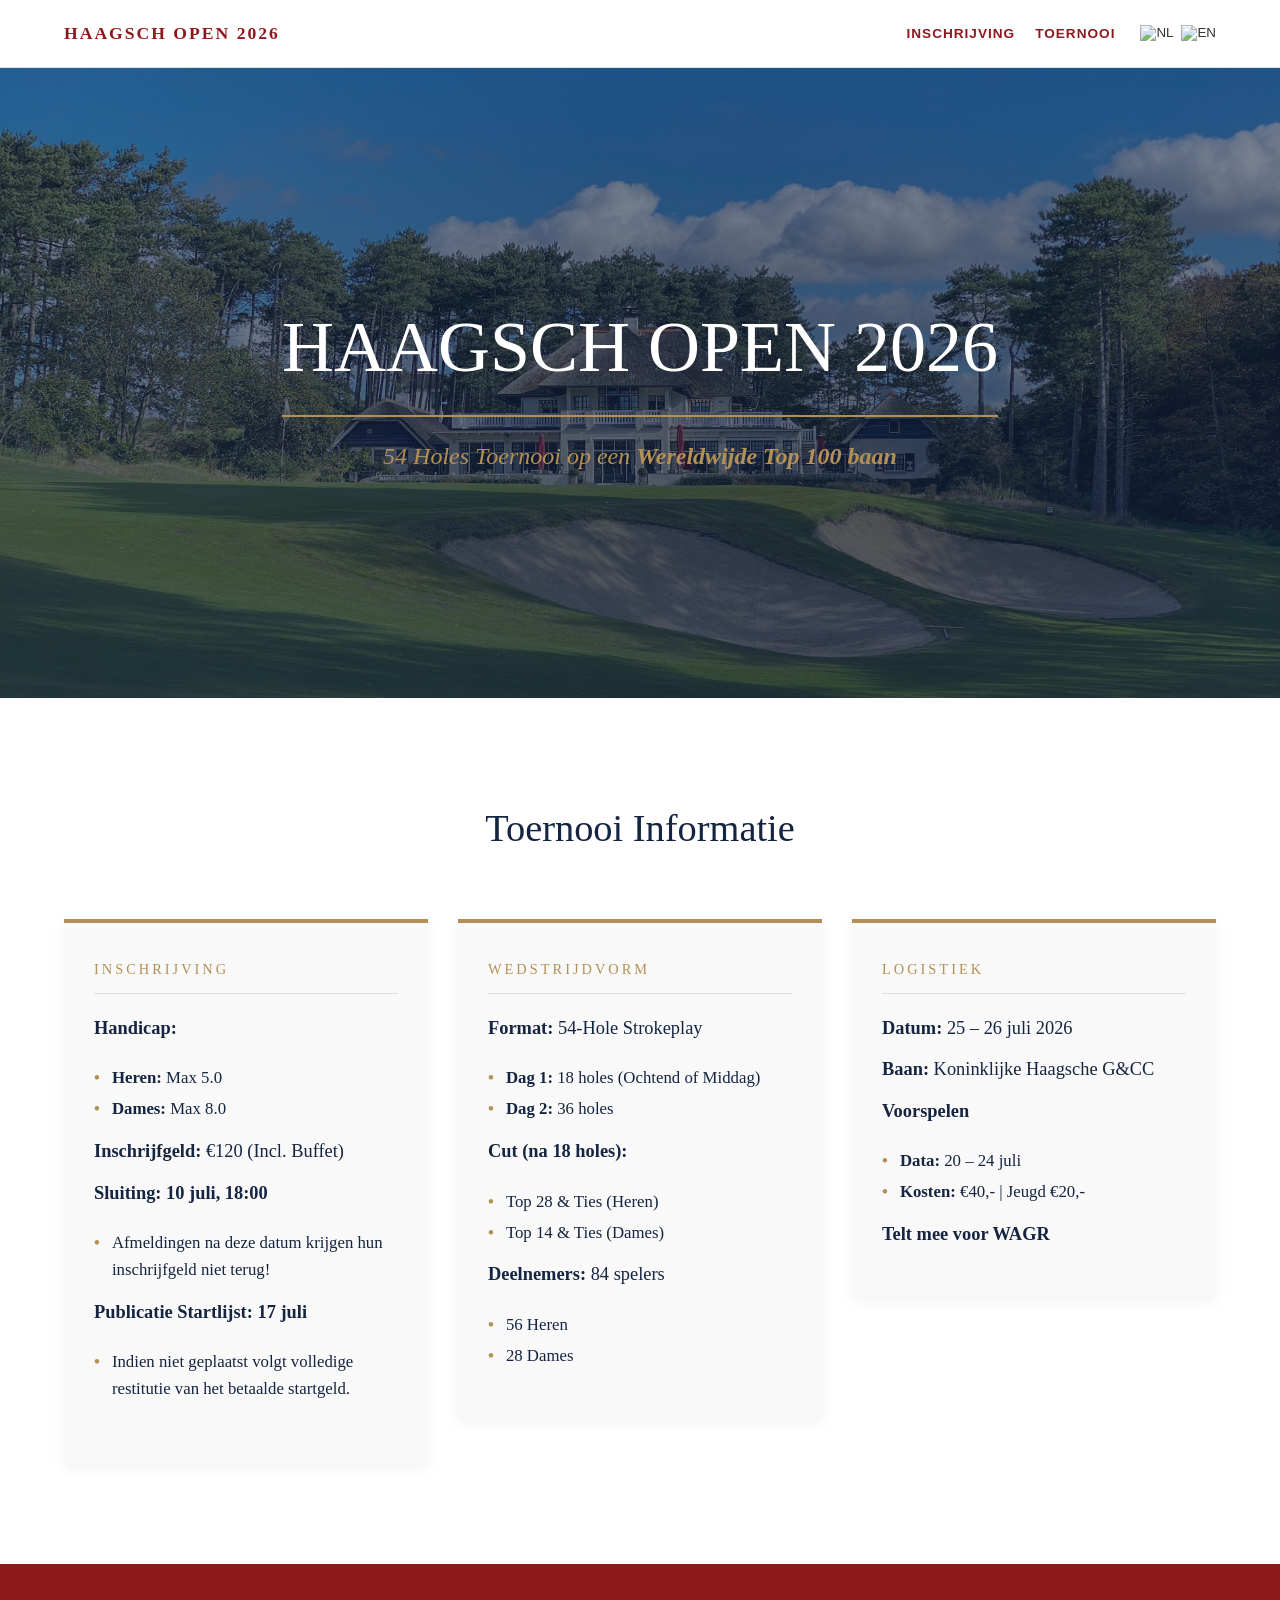
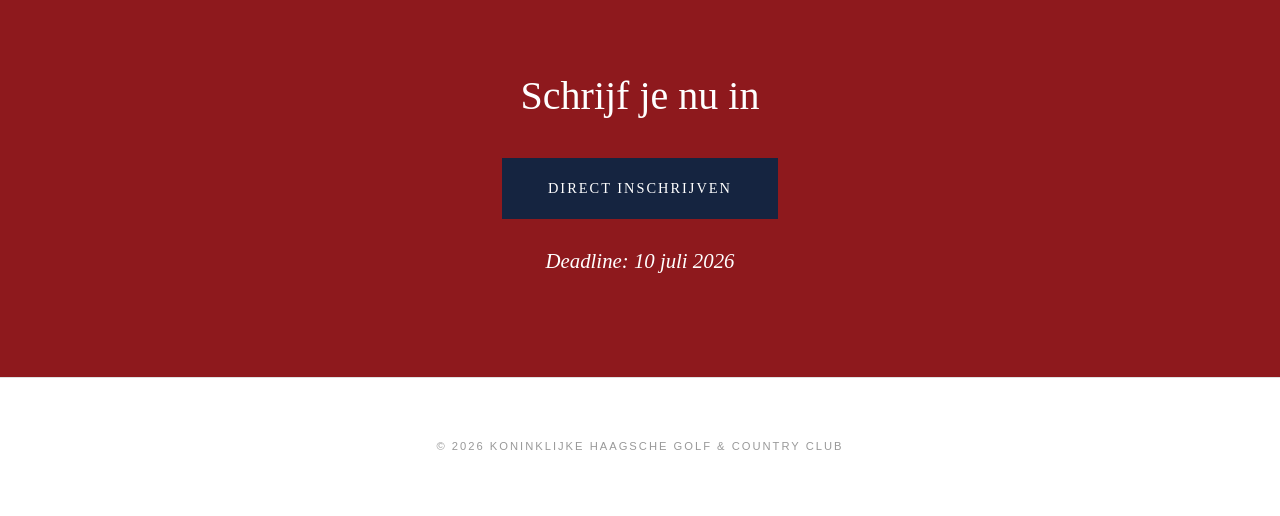
==== index.html @ 899197dd "Adding refund info" ====
<!DOCTYPE html>
<html lang="nl">

<head>
    <meta charset="UTF-8">
    <meta name="viewport" content="width=device-width, initial-scale=1.0">
    <title>Haagsch Open 2026 | KHG&CC</title>
    <link rel="stylesheet" href="assets/css/styles.css">
    <script src="assets/js/script.js" defer></script>
</head>

<body>

    <nav>
        <div class="logo">Haagsch Open 2026</div>
        <div class="nav-controls">
            <ul class="nav-links">
                <li>
                    <a href="#signup" class="lang-nl">Inschrijving</a>
                    <a href="#signup" class="lang-en hidden">Registration</a>
                </li>
                <li>
                    <a href="#details" class="lang-nl">Toernooi</a>
                    <a href="#details" class="lang-en hidden">Details</a>
                </li>
            </ul>
            <div class="flags">
                <button onclick="setLanguage('nl')" class="flag-btn">
                    <img src="https://flagcdn.com/nl.svg" width="24" alt="NL">
                </button>
                <button onclick="setLanguage('en')" class="flag-btn">
                    <img src="https://flagcdn.com/gb.svg" width="24" alt="EN">
                </button>
            </div>
        </div>
    </nav>

    <header class="hero">
        <div class="hero-content">
            <h1>HAAGSCH OPEN 2026</h1>
            <p class="lang-nl">54 Holes Toernooi op een <strong><em>Wereldwijde Top 100 baan</em></strong></p>
            <p class="lang-en hidden">54 Hole Tournament on a <strong><em>Global Top 100 course</em></strong></p>
        </div>
    </header>

    <main class="section" id="details">
        <div class="details-header">
            <h2 class="section-title lang-nl">Toernooi Informatie</h2>
            <h2 class="section-title lang-en hidden">Tournament Information</h2>
        </div>

        <div class="grid">

            <div class="detail-card">
                <h3 class="lang-nl">Inschrijving</h3>
                <h3 class="lang-en hidden">Entry Requirements</h3>
                <p><strong>Handicap:</strong></p>
                <ul class="info-list">
                    <li class="lang-nl"><strong>Heren:</strong>&nbsp;Max 5.0</li>
                    <li class="lang-nl"><strong>Dames: </strong>&nbsp;Max 8.0</li>
                    <li class="lang-en hidden"><strong>Men</strong>&nbsp;Max 5.0</li>
                    <li class="lang-en hidden"><strong>Ladies:</strong>&nbsp;Max 8.0</li>
                </ul>
                <p class="lang-nl"><strong>Inschrijfgeld:</strong> €120 (Incl. Buffet)</p>
                <p class="lang-en hidden"><strong>Entry Fee:</strong> €120 (Incl. Buffet)</p>
                <p class="red-highlight">
                    <span class="lang-nl"><strong>Sluiting:</strong> 10 juli, 18:00</span>
                    <span class="lang-en hidden"><strong>Deadline:</strong> July 10, 18:00</span>
                    <span class="lang-en hidden"><strong>Deadline:</strong> July 10, 18:00</span>


                </p>
                <ul class="info-list">
                    <li class="lang-nl">Afmeldingen na deze datum krijgen hun inschrijfgeld niet terug!
                    </li>
                    <li class="lang-en hidden">Withdrawals after this date will not receive a refund of their entry
                        fees.
                    </li>

                </ul>
                <p class="red-highlight">
                    <span class="lang-nl"><strong>Publicatie Startlijst:</strong> 17 juli</span>
                    <span class="lang-en hidden"><strong>Publication Teetimes:</strong> July 17</span>
                <ul class="info-list">
                    <li class="lang-nl">Indien niet geplaatst volgt volledige restitutie van het betaalde
                        startgeld.
                    </li>
                    <li class="lang-en hidden"></li>
                </ul>
                </p>
            </div>

            <div class="detail-card">
                <h3 class="lang-nl">Wedstrijdvorm</h3>
                <h3 class="lang-en hidden">Championship Format</h3>

                <p><strong>Format:</strong> 54-Hole Strokeplay</p>
                <ul class="info-list">
                    <li class="lang-nl"><strong>Dag 1:</strong>&nbsp;18 holes (Ochtend of Middag)</li>
                    <li class="lang-en hidden"><strong>Day 1:</strong> 18 holes (Morning or Afternoon)</li>
                    <li class="lang-nl"><strong>Dag 2:</strong>&nbsp;36 holes</li>
                    <li class="lang-en hidden"><strong>Day 2:</strong> 36 holes</li>
                </ul>

                <p><strong>Cut (na 18 holes):</strong></p>
                <ul class="info-list">
                    <li class="lang-nl">Top 28 & Ties (Heren)</li>
                    <li class="lang-en hidden">Top 28 & Ties (Men)</li>
                    <li class="lang-nl">Top 14 & Ties (Dames)</li>
                    <li class="lang-en hidden">Top 14 & Ties (Ladies)</li>
                </ul>

                <p class="field-info lang-nl">
                    <strong>Deelnemers:</strong>
                    84 spelers
                </p>
                <p class="field-info lang-en hidden">
                    <strong>Field:</strong>
                    84 players
                </p>
                <ul class="info-list">
                    <li class="lang-nl">56 Heren</li>
                    <li class="lang-nl">28 Dames</li>
                    <li class="lang-en hidden">56 Men</li>
                    <li class="lang-en hidden">28 Ladies</li>
                </ul>
            </div>

            <div class="detail-card">
                <h3 class="lang-nl">Logistiek</h3>
                <h3 class="lang-en hidden">Logistics</h3>
                <p class="lang-nl"><strong>Datum: </strong> 25 – 26 juli 2026</p>
                <p class="lang-en hidden"><strong>Date: </strong>Julys 25 – 26 2026</p>

                <p class="lang-nl"><strong>Baan:</strong> Koninklijke Haagsche G&CC</p>
                <p class="lang-en hidden"><strong>Course:</strong> Koninklijke Haagsche G&CC</p>
                <p class="lang-nl"><strong>Voorspelen</strong></p>
                <p class="lang-en hidden"><strong>Practice Round</strong></p>
                <ul class="info-list">
                    <li class="lang-nl"><strong>Data: </strong>&nbsp;20&nbsp;–&nbsp;24&nbsp;juli</li>
                    <li class="lang-en hidden"><strong>Dates: </strong>&nbsp;July&nbsp;20&nbsp;–&nbsp;24&nbsp;</li>
                    <li class="lang-nl"><strong>Kosten: </strong>&nbsp;€40,- | Jeugd €20,-</li>
                    <li class="lang-en hidden"><strong>Fee: </strong>&nbsp;€40,- | Juniors €20,-</li>
                </ul>
                <p class="lang-nl"><strong>Telt mee voor WAGR</strong></p>
                <p class="lang-en hidden"><strong>WAGR Counting Event</strong> </p>


            </div>


        </div>
    </main>

    <section class="signup-section" id="signup">
        <h2 class="lang-nl">Schrijf je nu in</h2>
        <h2 class="lang-en hidden">Register Now</h2>

        <a href="https://khgcc.nl/activities/index.php/categories/5#" class="btn btn-primary">
            <span class="lang-nl">Direct Inschrijven</span>
            <span class="lang-en hidden">Register Today</span>
        </a>

        <p class="deadline-text lang-nl">Deadline: 10 juli 2026</p>
        <p class="deadline-text lang-en hidden">Deadline: July 10, 2026</p>
    </section>

    <footer>
        <p>&copy; 2026 Koninklijke Haagsche Golf & Country Club</p>
    </footer>

</body>

</html>
---- assets/css/styles.css ----
/* HAAGSCH OPEN 2026 - Premium Stylesheet 
   Design: Heritage, Prestige & High-Readability
*/

:root {
    --kh-navy: #152440;
    /* Deep Royal Navy */
    --kh-red: #8e191d;
    /* Haagsche Rood */
    --kh-gold: #b39156;
    /* Heritage Gold */
    --kh-cream: #fdfcf8;
    /* Paper-like off-white */
    --kh-white: #ffffff;
    --kh-bg-soft: #f9f9f9;
    /* Subtle card background */
    --kh-text: #2d2d2d;
    --kh-border: #e0e0e0;
}

/* --- 1. Base Reset & Smoothness --- */
* {
    margin: 0;
    padding: 0;
    box-sizing: border-box;
}

html {
    scroll-behavior: smooth;
}

body {
    font-family: "Helvetica Neue", Helvetica, Arial, sans-serif;
    background-color: var(--kh-white);
    color: var(--kh-text);
    line-height: 1.6;
    -webkit-font-smoothing: antialiased;
}

/* --- 2. Typography --- */
h1 {
    font-family: "Georgia", serif;
    font-weight: 400;
    color: var(--kh-white);
}

h2,
h3 {
    font-family: "Georgia", serif;
    font-weight: 400;
    color: var(--kh-navy);
}

/* --- 3. Navigation --- */
nav {
    background-color: var(--kh-white);
    padding: 1.2rem 5%;
    display: flex;
    justify-content: space-between;
    align-items: center;
    border-bottom: 1px solid var(--kh-border);
    position: sticky;
    top: 0;
    z-index: 1000;
}

.logo {
    font-family: "Georgia", serif;
    font-size: 1.1rem;
    color: var(--kh-red);
    text-transform: uppercase;
    letter-spacing: 2px;
    font-weight: bold;
}

.nav-controls {
    display: flex;
    align-items: center;
}

.nav-links {
    display: flex;
    list-style: none;
    margin-right: 25px;
}

.nav-links li {
    margin-left: 20px;
}

.nav-links a {
    text-decoration: none;
    color: var(--kh-red);
    font-size: 0.85rem;
    font-weight: bold;
    text-transform: uppercase;
    letter-spacing: 1px;
}

.flags {
    display: flex;
    gap: 8px;
}

.flag-btn {
    background: none;
    border: none;
    cursor: pointer;
    opacity: 0.8;
    transition: 0.3s;
}

.flag-btn:hover {
    opacity: 1;
    transform: scale(1.1);
}

/* --- 4. Hero Section --- */
.hero {
    height: 70vh;
    min-height: 500px;
    background: linear-gradient(rgba(21, 36, 64, 0.55), rgba(21, 36, 64, 0.75)),
        url('../images/haagsche_clubhuis_hero_banner.jpg');
    background-size: cover;
    background-position: center;
    display: flex;
    justify-content: center;
    align-items: center;
    text-align: center;
    padding: 0 5%;
}

.hero h1 {
    font-size: 4.5rem;
    text-transform: uppercase;
    border-bottom: 2px solid var(--kh-gold);
    padding-bottom: 10px;
    margin-bottom: 20px;
}

.hero p {
    font-family: "Georgia", serif;
    font-style: italic;
    font-size: 1.5rem;
    color: var(--kh-gold);
}

/* --- 5. Content Layout & Grid --- */
.section {
    padding: 100px 5%;
    max-width: 1400px;
    margin: 0 auto;
}

.section-title {
    text-align: center;
    margin-bottom: 60px;
    font-size: 2.4rem;
}

.grid {
    display: grid;
    grid-template-columns: repeat(3, 1fr);
    /* Standaard 3 kolommen op desktop */
    gap: 30px;
    align-items: start;
    /* Keeps cards from stretching vertically unevenly */
}

/* --- 6. The "Premium" Detail Cards --- */
.detail-card {
    background-color: var(--kh-bg-soft);
    padding: 35px 30px;
    border-top: 4px solid var(--kh-gold);
    /* Prestige anker */
    box-shadow: 0 4px 15px rgba(0, 0, 0, 0.05);
    display: flex;
    flex-direction: column;
    transition: transform 0.3s ease;
    overflow-wrap: break-word;
    word-wrap: break-word;
    word-break: break-word;

    /* Ensures the card respects the grid boundaries */
    inline-size: 100%;
    min-width: 0;
}

.detail-card:hover {
    transform: translateY(-5px);
}

.detail-card h3 {
    font-size: 0.9rem;
    text-transform: uppercase;
    letter-spacing: 3px;
    /* Luxe uitstraling */
    color: var(--kh-gold);
    margin-bottom: 20px;
    border-bottom: 1px solid var(--kh-border);
    padding-bottom: 12px;
}

.detail-card li {
    white-space: normal;
    /* Prevents text from staying on one line */
    overflow-wrap: break-word;
}

.detail-card p {
    font-family: "Georgia", serif;
    font-size: 1.15rem;
    color: var(--kh-navy);
    margin-bottom: 12px;
    white-space: normal;
    /* Prevents text from staying on one line */
    overflow-wrap: break-word;
}

/* --- 7. Consistent Lists (Holes, Cut, Field) --- */
.info-list {
    list-style: none;
    margin: 10px 0 10px 0;
}

.info-list li {
    font-family: "Georgia", serif;
    display: flex;
    align-items: flex-start;
    font-size: 1.05rem;
    margin-bottom: 4px;
    color: var(--kh-navy);
}

.info-list li::before {
    content: "•";
    color: var(--kh-gold);
    margin-right: 12px;
    font-weight: bold;
}

/* Deelnemersveld divider binnen de kaart */
.field-container {
    margin-top: auto;
    /* Duwt de deelnemers info naar de onderkant van de kaart */
    padding-top: 20px;
    border-top: 1px solid var(--kh-border);
}

.field-label {
    font-size: 0.8rem !important;
    text-transform: uppercase;
    letter-spacing: 1px;
    color: var(--kh-gold);
    font-weight: bold;
    margin-bottom: 5px !important;
}

/* --- 8. Signup Section --- */
.signup-section {
    background-color: var(--kh-red);
    color: var(--kh-white);
    text-align: center;
    padding: 100px 5%;
}

.signup-section h2 {
    color: var(--kh-white);
    font-size: 2.5rem;
    margin-bottom: 30px;
}

.btn-primary {
    display: inline-block;
    padding: 18px 45px;
    background-color: var(--kh-navy);
    color: var(--kh-white);
    text-decoration: none;
    font-family: "Georgia", serif;
    text-transform: uppercase;
    letter-spacing: 2px;
    font-size: 0.9rem;
    transition: 0.3s;
    border: 1px solid transparent;
}

.btn-primary:hover {
    background-color: var(--kh-gold);
    color: var(--kh-navy);
}

.deadline-text {
    margin-top: 25px;
    font-family: "Georgia", serif;
    font-style: italic;
    font-size: 1.3rem;
}

.red-highlight {
    color: var(--kh-red);
    font-weight: bold;
}

/* --- 9. Footer --- */
footer {
    padding: 60px 5%;
    text-align: center;
    border-top: 1px solid var(--kh-border);
    color: #999;
    font-size: 0.7rem;
    text-transform: uppercase;
    letter-spacing: 2px;
}

/* --- 10. Responsive Magic --- */

/* Tablets & Medium Screens */
@media (max-width: 1024px) {
    .grid {
        grid-template-columns: 1fr 1fr;
    }

    .hero h1 {
        font-size: 3.5rem;
    }
}

/* Mobile Screens */
@media (max-width: 768px) {
    nav {
        flex-direction: column;
        gap: 15px;
        padding: 1rem 5%;
    }

    .nav-links {
        margin-right: 0;
    }

    .nav-links li {
        margin-left: 10px;
        margin-right: 10px;
    }

    .hero {
        height: 55vh;
    }

    .hero h1 {
        font-size: 2.2rem;
    }

    .hero p {
        font-size: 1.1rem;
    }

    .section {
        padding: 50px 5%;
    }

    .grid {
        grid-template-columns: 1fr;
        gap: 25px;
    }

    .section-title {
        font-size: 1.8rem;
        margin-bottom: 30px;
    }

    .detail-card {
        padding: 25px;
    }

    .signup-section {
        padding: 60px 5%;
    }
}

/* Language toggle helper */
.hidden {
    display: none !important;
}
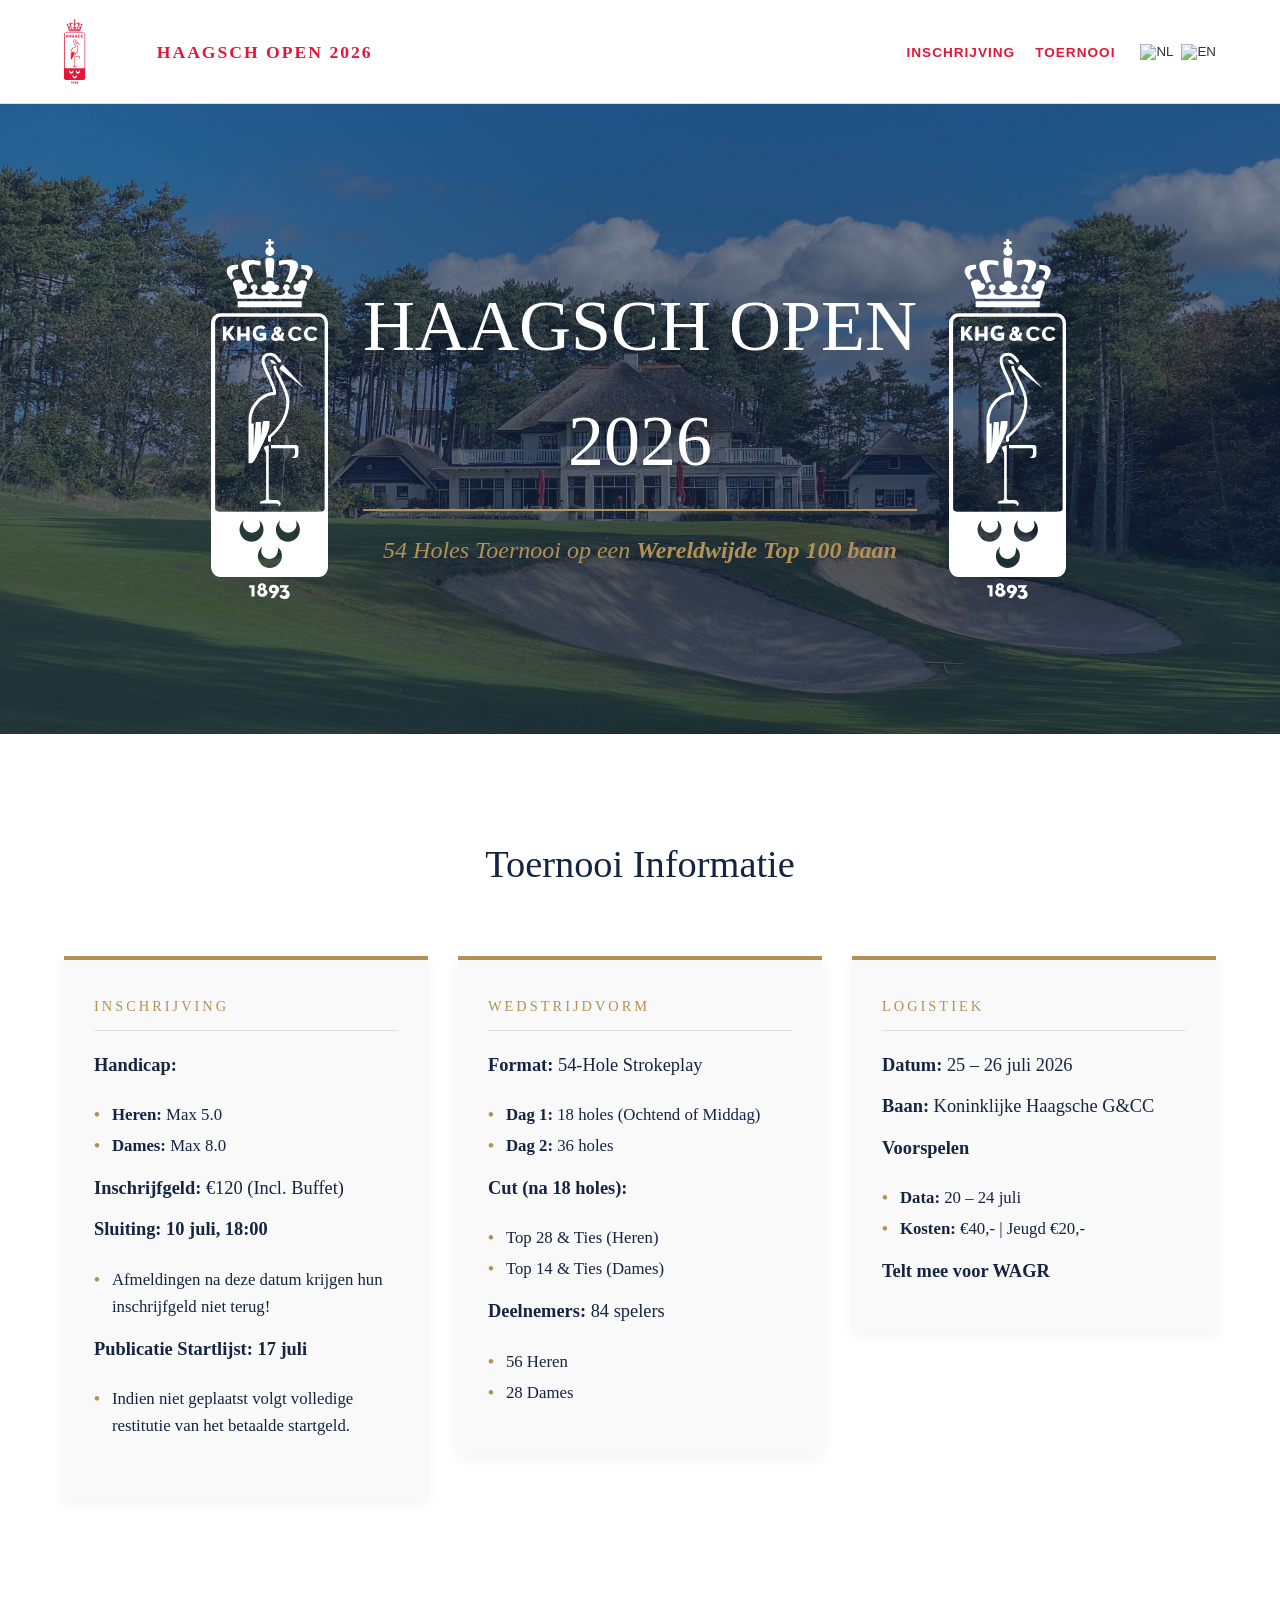
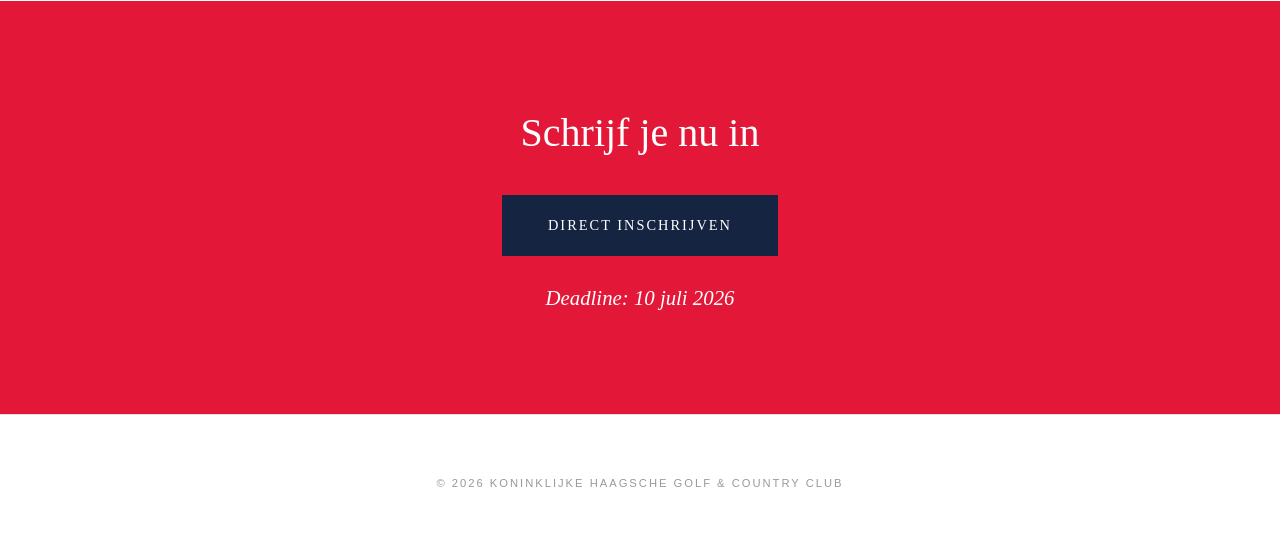
==== commit 29fa2fb7: "Adding more logos and updating to correct shade of red" ====
--- a/index.html
+++ b/index.html
@@ -12,7 +12,10 @@
 <body>
 
     <nav>
-        <div class="logo">Haagsch Open 2026</div>
+        <a href="#" class="logo-link">
+            <img src="assets/images/haagsche_logo.svg" alt="Haagsch Open 2026" class="logo-img">
+            <div class="logo-text">Haagsch Open 2026</div>
+        </a>
         <div class="nav-controls">
             <ul class="nav-links">
                 <li>
@@ -37,9 +40,20 @@
 
     <header class="hero">
         <div class="hero-content">
-            <h1>HAAGSCH OPEN 2026</h1>
-            <p class="lang-nl">54 Holes Toernooi op een <strong><em>Wereldwijde Top 100 baan</em></strong></p>
-            <p class="lang-en hidden">54 Hole Tournament on a <strong><em>Global Top 100 course</em></strong></p>
+            <div class="logo-wrapper">
+                <img src="assets/images/haagsche_logo_white.svg" alt="Haagsch Open 2026">
+            </div>
+
+            <div class="hero-text-container">
+                <h1><span class="no-break">HAAGSCH OPEN</span><br>2026</h1>
+                <p class="lang-nl">54 Holes Toernooi op een <strong><em>Wereldwijde Top 100 baan</em></strong></p>
+                <p class="lang-en hidden">54 Hole Tournament on a <strong><em>Global Top 100 course</em></strong></p>
+            </div>
+
+            <div class="logo-wrapper">
+                <img src="assets/images/haagsche_logo_white.svg" alt="Haagsch Open 2026">
+            </div>
+
         </div>
     </header>
 
--- a/assets/css/styles.css
+++ b/assets/css/styles.css
@@ -5,7 +5,7 @@
 :root {
     --kh-navy: #152440;
     /* Deep Royal Navy */
-    --kh-red: #8e191d;
+    --kh-red: #e31838;
     /* Haagsche Rood */
     --kh-gold: #b39156;
     /* Heritage Gold */
@@ -64,13 +64,67 @@
     z-index: 1000;
 }
 
-.logo {
+.logo-text {
     font-family: "Georgia", serif;
     font-size: 1.1rem;
     color: var(--kh-red);
     text-transform: uppercase;
     letter-spacing: 2px;
     font-weight: bold;
+}
+
+.logo-img {
+    height: 65px;
+    /* Adjust this height to fit your navbar design */
+    width: auto;
+    /* Prevents distortion by keeping the aspect ratio */
+    display: block;
+}
+
+.logo-link {
+    display: flex;
+    align-items: center;
+    text-decoration: none;
+}
+
+.logo-wrapper {
+    flex: 1;
+    /* Forces both sides to be equal width, keeping text perfectly centered */
+    display: flex;
+}
+
+.logo-wrapper img {
+    width: 100%;
+    max-width: 120px;
+    /* Adjust based on your logo design */
+    height: auto;
+}
+
+/* Align the left logo to the left, and right logo to the right */
+.hero-content .logo-wrapper:first-child {
+    justify-content: flex-start;
+}
+
+.hero-content .logo-wrapper:last-child {
+    justify-content: flex-end;
+}
+
+/* Style and center the text content */
+.hero-text-container {
+    flex: 2;
+    /* Gives the text container more breathing room */
+    text-align: center;
+}
+
+.hero-text-container h1 {
+    margin: 0 0 0.5rem 0;
+    font-size: clamp(1.5rem, 4vw, 2.5rem);
+    /* Responsively scales font based on screen size */
+}
+
+.hero-text-container p {
+    margin: 0;
+    font-size: clamp(0.9rem, 2vw, 1.2rem);
 }
 
 .nav-controls {
@@ -95,6 +149,10 @@
     font-weight: bold;
     text-transform: uppercase;
     letter-spacing: 1px;
+}
+
+navbar {
+    min-height: 200px;
 }
 
 .flags {
@@ -118,7 +176,9 @@
 /* --- 4. Hero Section --- */
 .hero {
     height: 70vh;
+    width: 100%;
     min-height: 500px;
+    box-sizing: border-box;
     background: linear-gradient(rgba(21, 36, 64, 0.55), rgba(21, 36, 64, 0.75)),
         url('../images/haagsche_clubhuis_hero_banner.jpg');
     background-size: cover;
@@ -127,7 +187,21 @@
     justify-content: center;
     align-items: center;
     text-align: center;
-    padding: 0 5%;
+    padding: 2rem 1rem;
+}
+
+.hero-content {
+    display: flex;
+    flex-direction: row;
+    /* Perfect horizontal axis alignment */
+    align-items: center;
+    /* Pushes logos to the edges, text to center */
+    justify-content: space-between;
+    /* Lock elements seamlessly next to each other */
+    max-width: 1200px;
+    /* Caps the stretch on massive displays */
+    margin: 0 auto;
+    gap: 2rem;
 }
 
 .hero h1 {
@@ -144,6 +218,8 @@
     font-size: 1.5rem;
     color: var(--kh-gold);
 }
+
+
 
 /* --- 5. Content Layout & Grid --- */
 .section {
@@ -375,9 +451,26 @@
     .signup-section {
         padding: 60px 5%;
     }
-}
+
+    .hero-content {
+        flex-direction: column;
+        /* Stacks them vertically on smaller screens */
+        gap: 1.5rem;
+    }
+
+    .hero-content .logo-wrapper:first-child,
+    .hero-content .logo-wrapper:last-child {
+        justify-content: center;
+        /* Centers logos when stacked */
+    }
+}
+
 
 /* Language toggle helper */
 .hidden {
     display: none !important;
+}
+
+.no-break {
+    white-space: nowrap;
 }
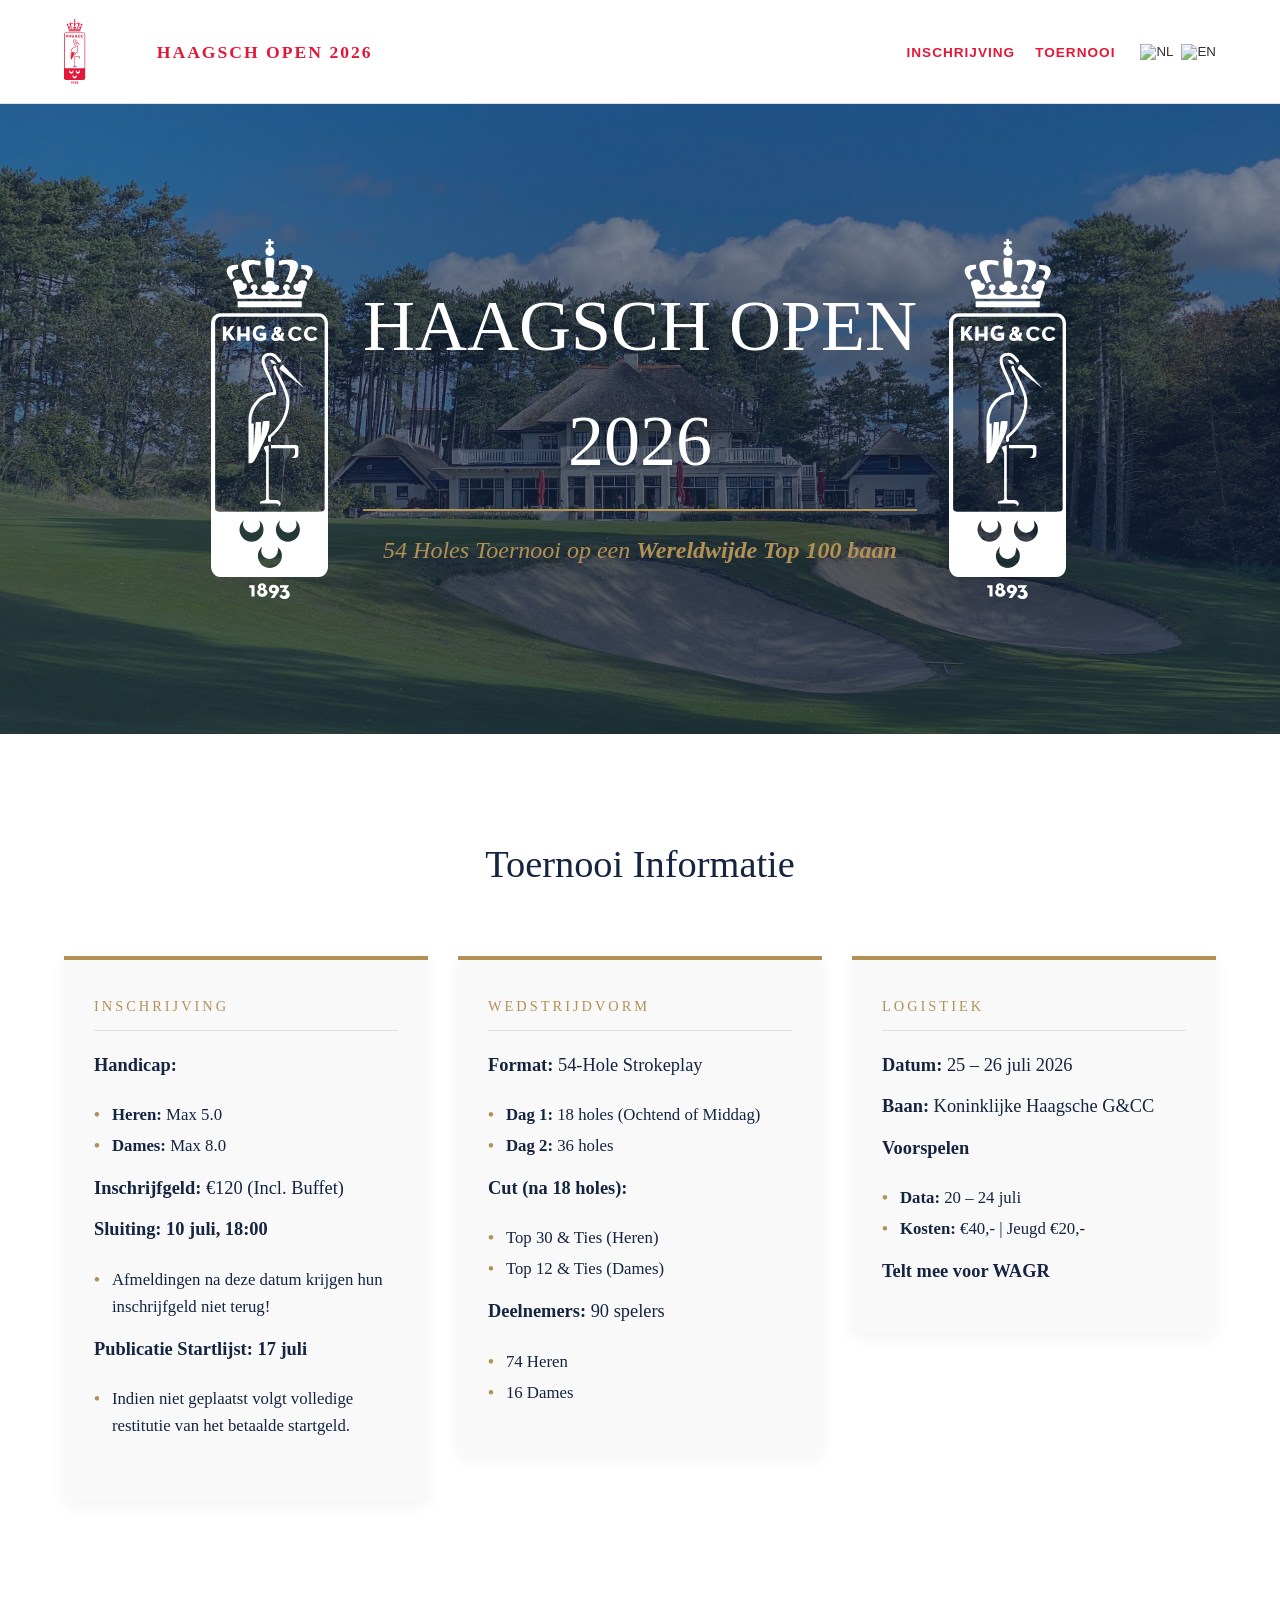
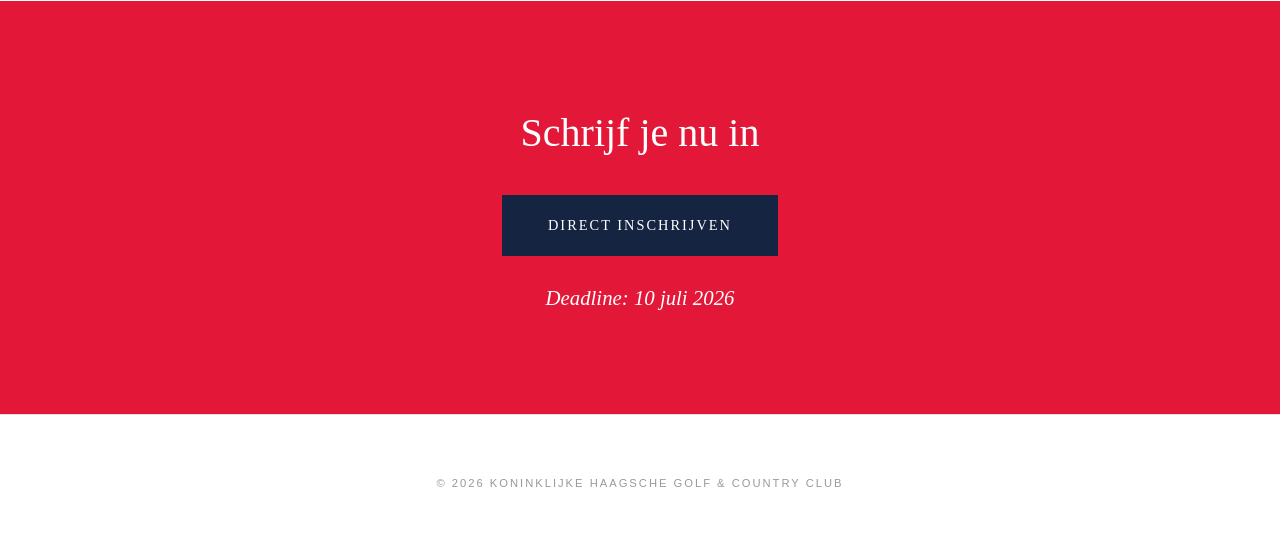
==== commit 4ab9da52: "Update numbers for accuracy" ====
--- a/index.html
+++ b/index.html
@@ -80,7 +80,6 @@
                 <p class="red-highlight">
                     <span class="lang-nl"><strong>Sluiting:</strong> 10 juli, 18:00</span>
                     <span class="lang-en hidden"><strong>Deadline:</strong> July 10, 18:00</span>
-                    <span class="lang-en hidden"><strong>Deadline:</strong> July 10, 18:00</span>
 
 
                 </p>
@@ -118,25 +117,25 @@
 
                 <p><strong>Cut (na 18 holes):</strong></p>
                 <ul class="info-list">
-                    <li class="lang-nl">Top 28 & Ties (Heren)</li>
+                    <li class="lang-nl">Top 30 & Ties (Heren)</li>
                     <li class="lang-en hidden">Top 28 & Ties (Men)</li>
-                    <li class="lang-nl">Top 14 & Ties (Dames)</li>
+                    <li class="lang-nl">Top 12 & Ties (Dames)</li>
                     <li class="lang-en hidden">Top 14 & Ties (Ladies)</li>
                 </ul>
 
                 <p class="field-info lang-nl">
                     <strong>Deelnemers:</strong>
-                    84 spelers
+                    90 spelers
                 </p>
                 <p class="field-info lang-en hidden">
                     <strong>Field:</strong>
-                    84 players
+                    90 players
                 </p>
                 <ul class="info-list">
-                    <li class="lang-nl">56 Heren</li>
-                    <li class="lang-nl">28 Dames</li>
-                    <li class="lang-en hidden">56 Men</li>
-                    <li class="lang-en hidden">28 Ladies</li>
+                    <li class="lang-nl">74 Heren</li>
+                    <li class="lang-nl">16 Dames</li>
+                    <li class="lang-en hidden">74 Men</li>
+                    <li class="lang-en hidden">16 Ladies</li>
                 </ul>
             </div>
 
--- a/assets/css/styles.css
+++ b/assets/css/styles.css
@@ -452,17 +452,6 @@
         padding: 60px 5%;
     }
 
-    .hero-content {
-        flex-direction: column;
-        /* Stacks them vertically on smaller screens */
-        gap: 1.5rem;
-    }
-
-    .hero-content .logo-wrapper:first-child,
-    .hero-content .logo-wrapper:last-child {
-        justify-content: center;
-        /* Centers logos when stacked */
-    }
 }
 
 
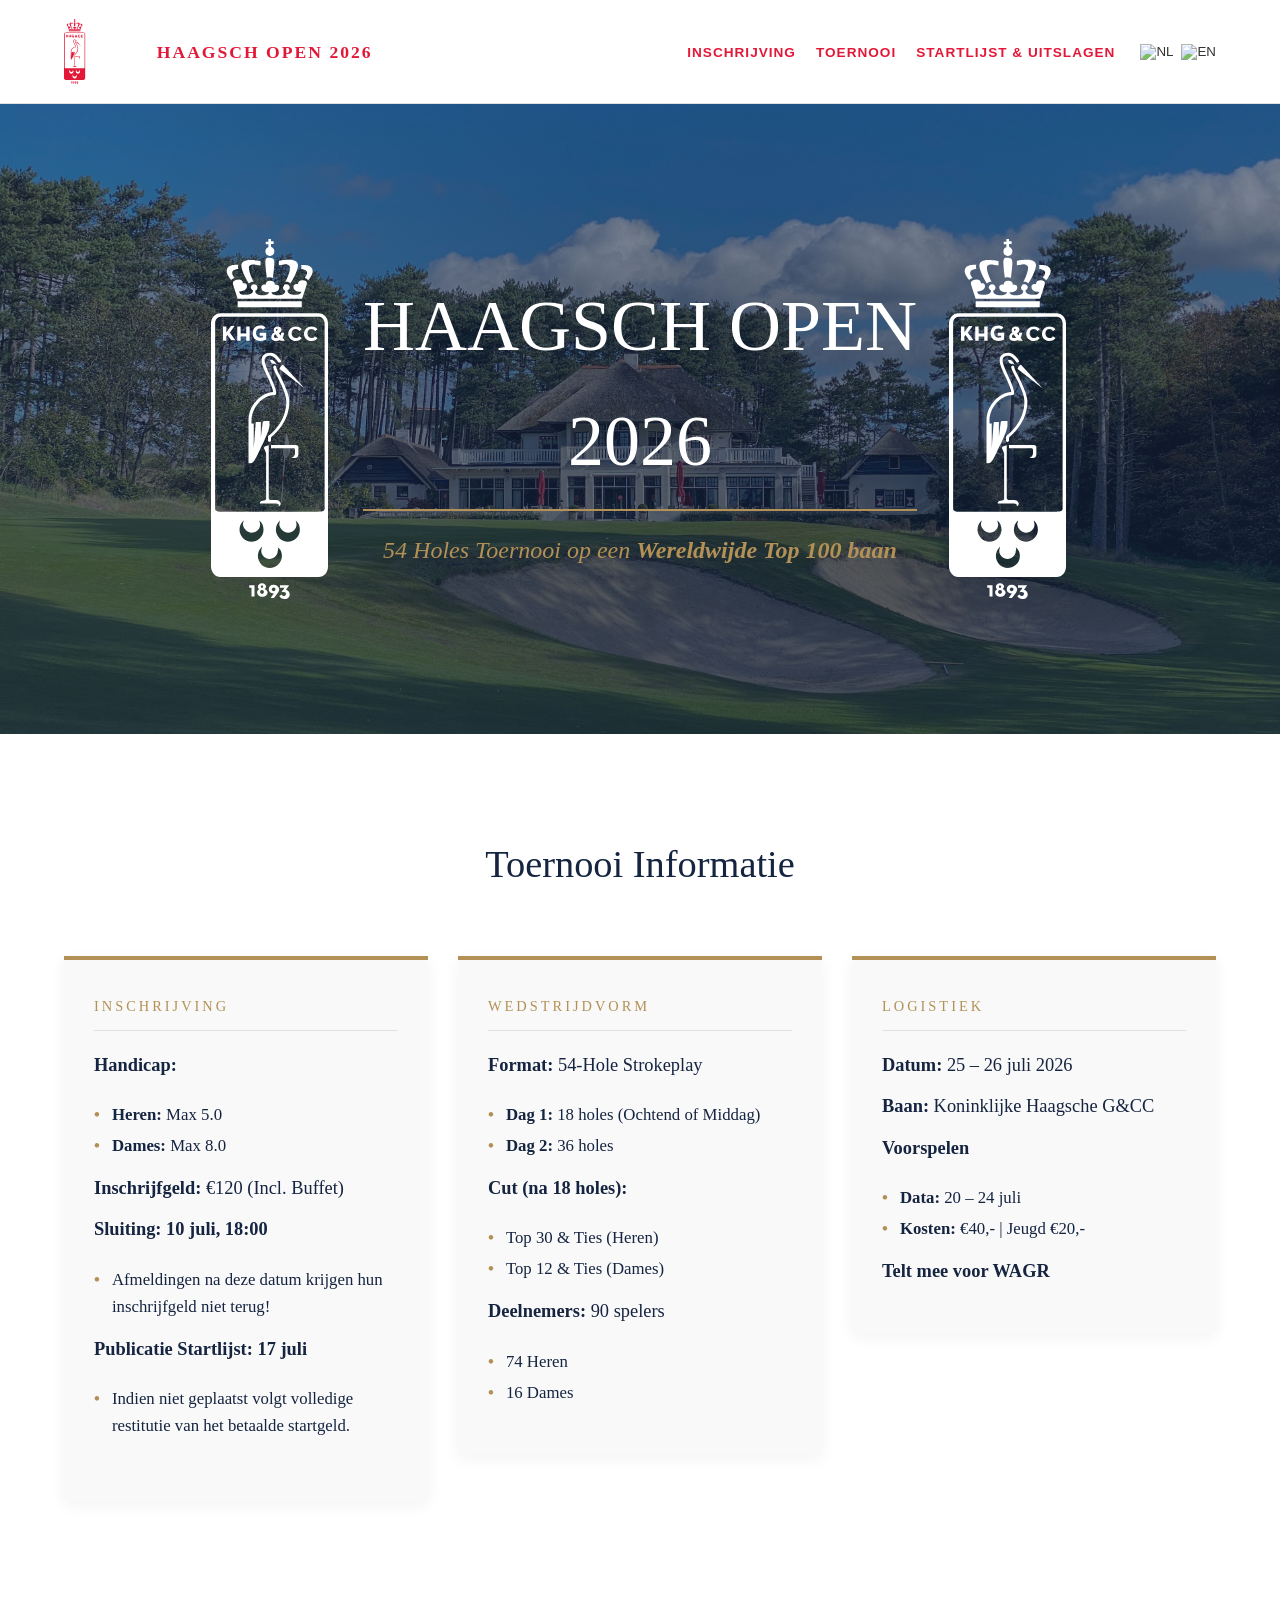
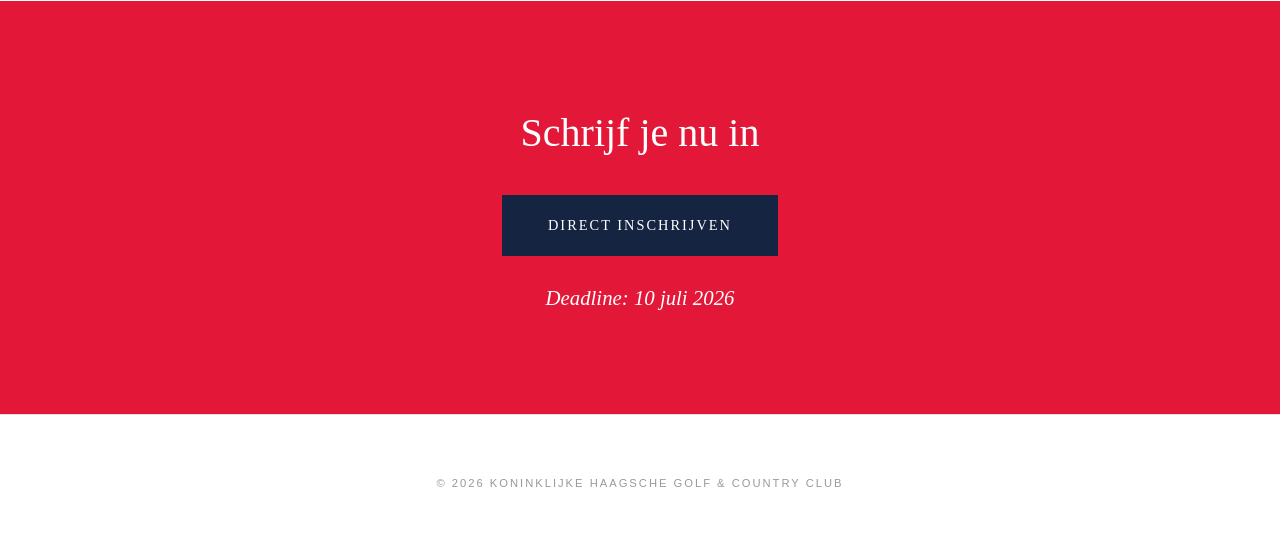
==== commit 569d7d28: "Adding results and tee times" ====
--- a/index.html
+++ b/index.html
@@ -25,6 +25,10 @@
                 <li>
                     <a href="#details" class="lang-nl">Toernooi</a>
                     <a href="#details" class="lang-en hidden">Details</a>
+                </li>
+                <li>
+                    <a href="tee_times_results.html" class="lang-nl">Startlijst &amp; Uitslagen</a>
+                    <a href="tee_times_results.html" class="lang-en hidden">Teetimes &amp; Results</a>
                 </li>
             </ul>
             <div class="flags">
@@ -120,7 +124,7 @@
                     <li class="lang-nl">Top 30 & Ties (Heren)</li>
                     <li class="lang-en hidden">Top 28 & Ties (Men)</li>
                     <li class="lang-nl">Top 12 & Ties (Dames)</li>
-                    <li class="lang-en hidden">Top 14 & Ties (Ladies)</li>
+                    <li class="lang-en hidden">Top 12 & Ties (Ladies)</li>
                 </ul>
 
                 <p class="field-info lang-nl">
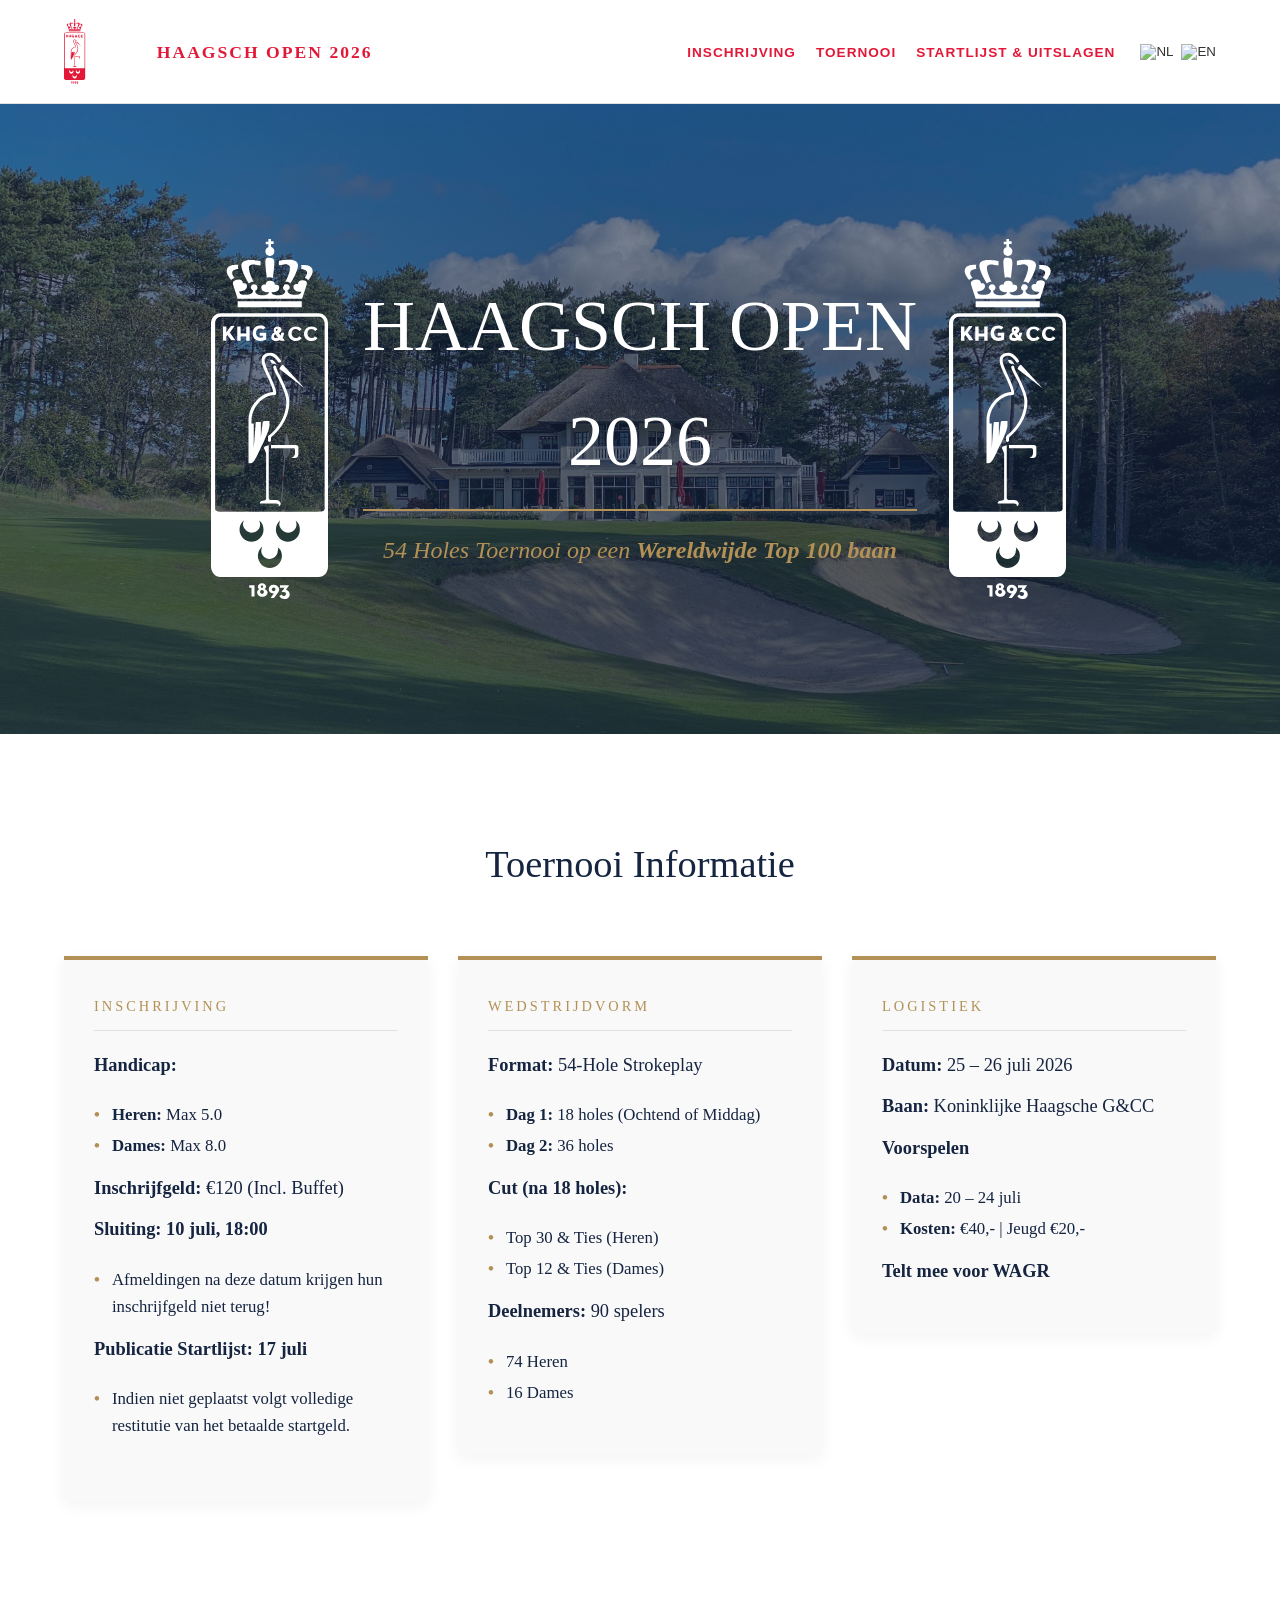
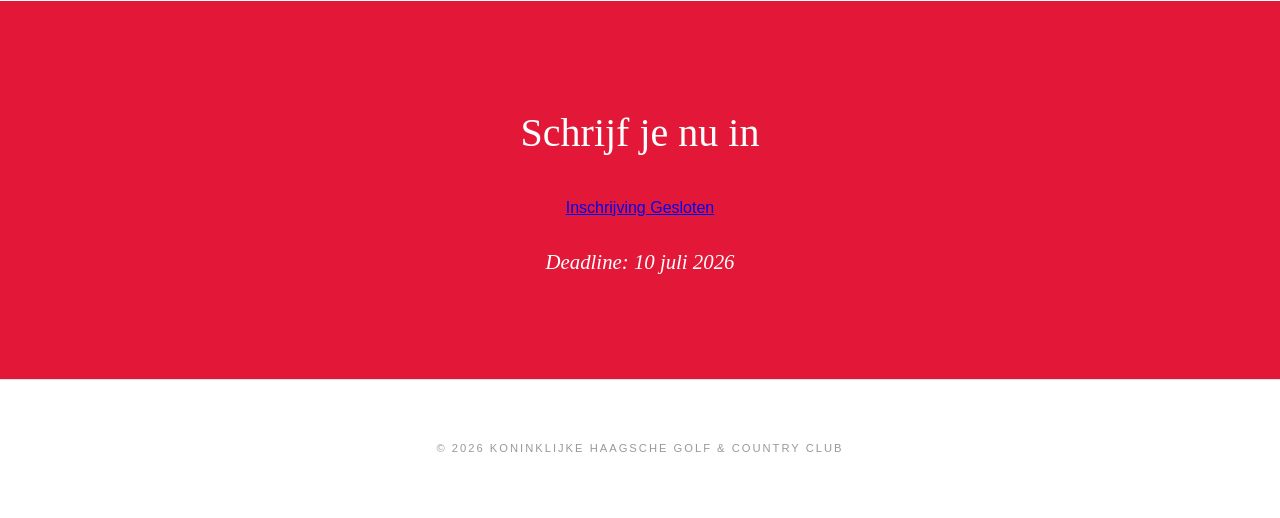
==== commit 65ebd95b: "Disabling Registration Button" ====
--- a/index.html
+++ b/index.html
@@ -173,9 +173,9 @@
         <h2 class="lang-nl">Schrijf je nu in</h2>
         <h2 class="lang-en hidden">Register Now</h2>
 
-        <a href="https://khgcc.nl/activities/index.php/categories/5#" class="btn btn-primary">
-            <span class="lang-nl">Direct Inschrijven</span>
-            <span class="lang-en hidden">Register Today</span>
+        <a href="#" class="btn btn-secondary disabled" tabindex="-1" aria-disabled="true">
+            <span class="lang-nl">Inschrijving Gesloten</span>
+            <span class="lang-en hidden">Registration Closed</span>
         </a>
 
         <p class="deadline-text lang-nl">Deadline: 10 juli 2026</p>
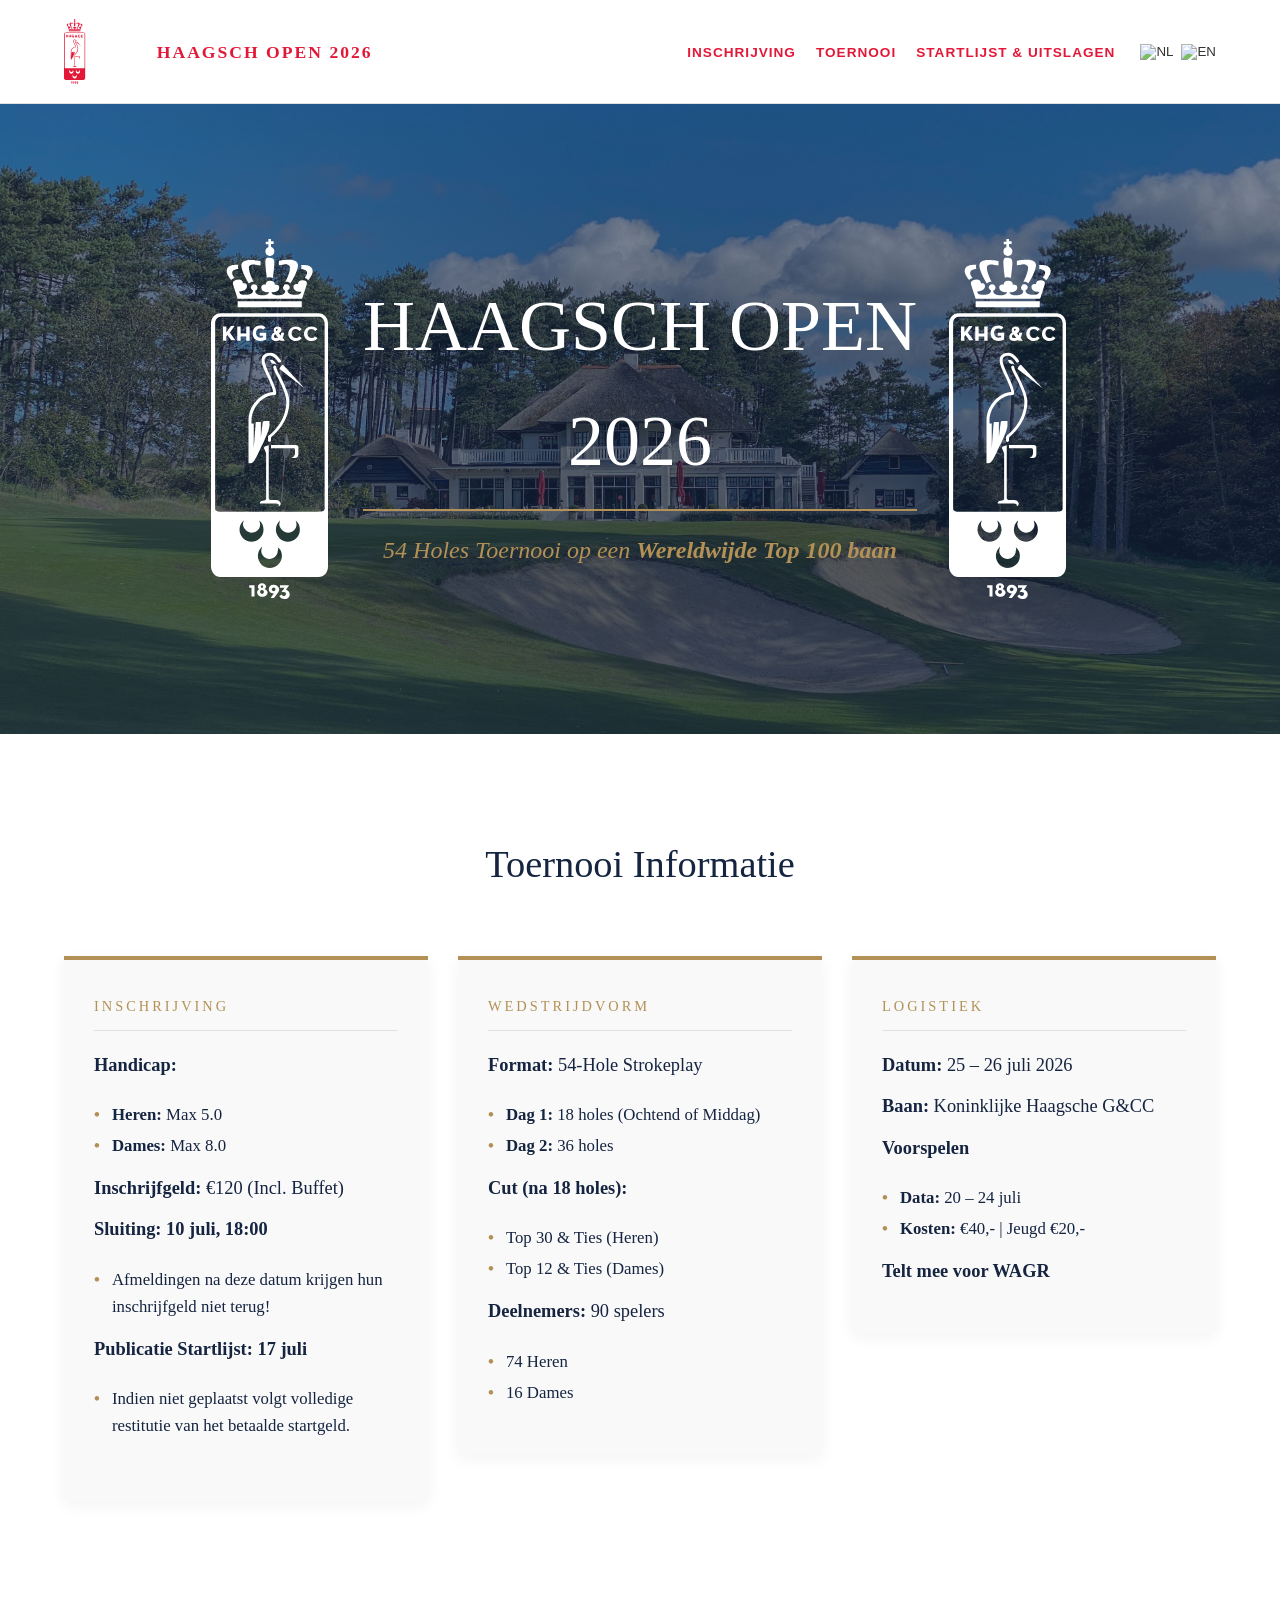
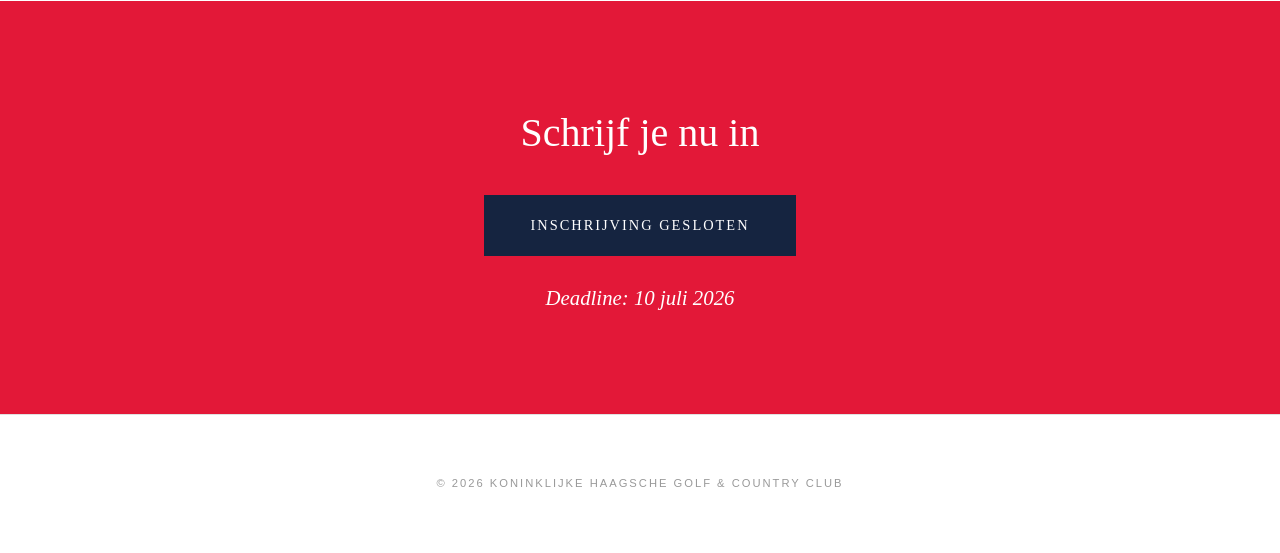
==== commit a09d2d88: "Changing the look & feel" ====
--- a/index.html
+++ b/index.html
@@ -173,9 +173,9 @@
         <h2 class="lang-nl">Schrijf je nu in</h2>
         <h2 class="lang-en hidden">Register Now</h2>
 
-        <a href="#" class="btn btn-secondary disabled" tabindex="-1" aria-disabled="true">
+        <a href="" class="btn btn-primary">
             <span class="lang-nl">Inschrijving Gesloten</span>
-            <span class="lang-en hidden">Registration Closed</span>
+            <span class="lang-en hidden">Inschrijving Gesloten</span>
         </a>
 
         <p class="deadline-text lang-nl">Deadline: 10 juli 2026</p>
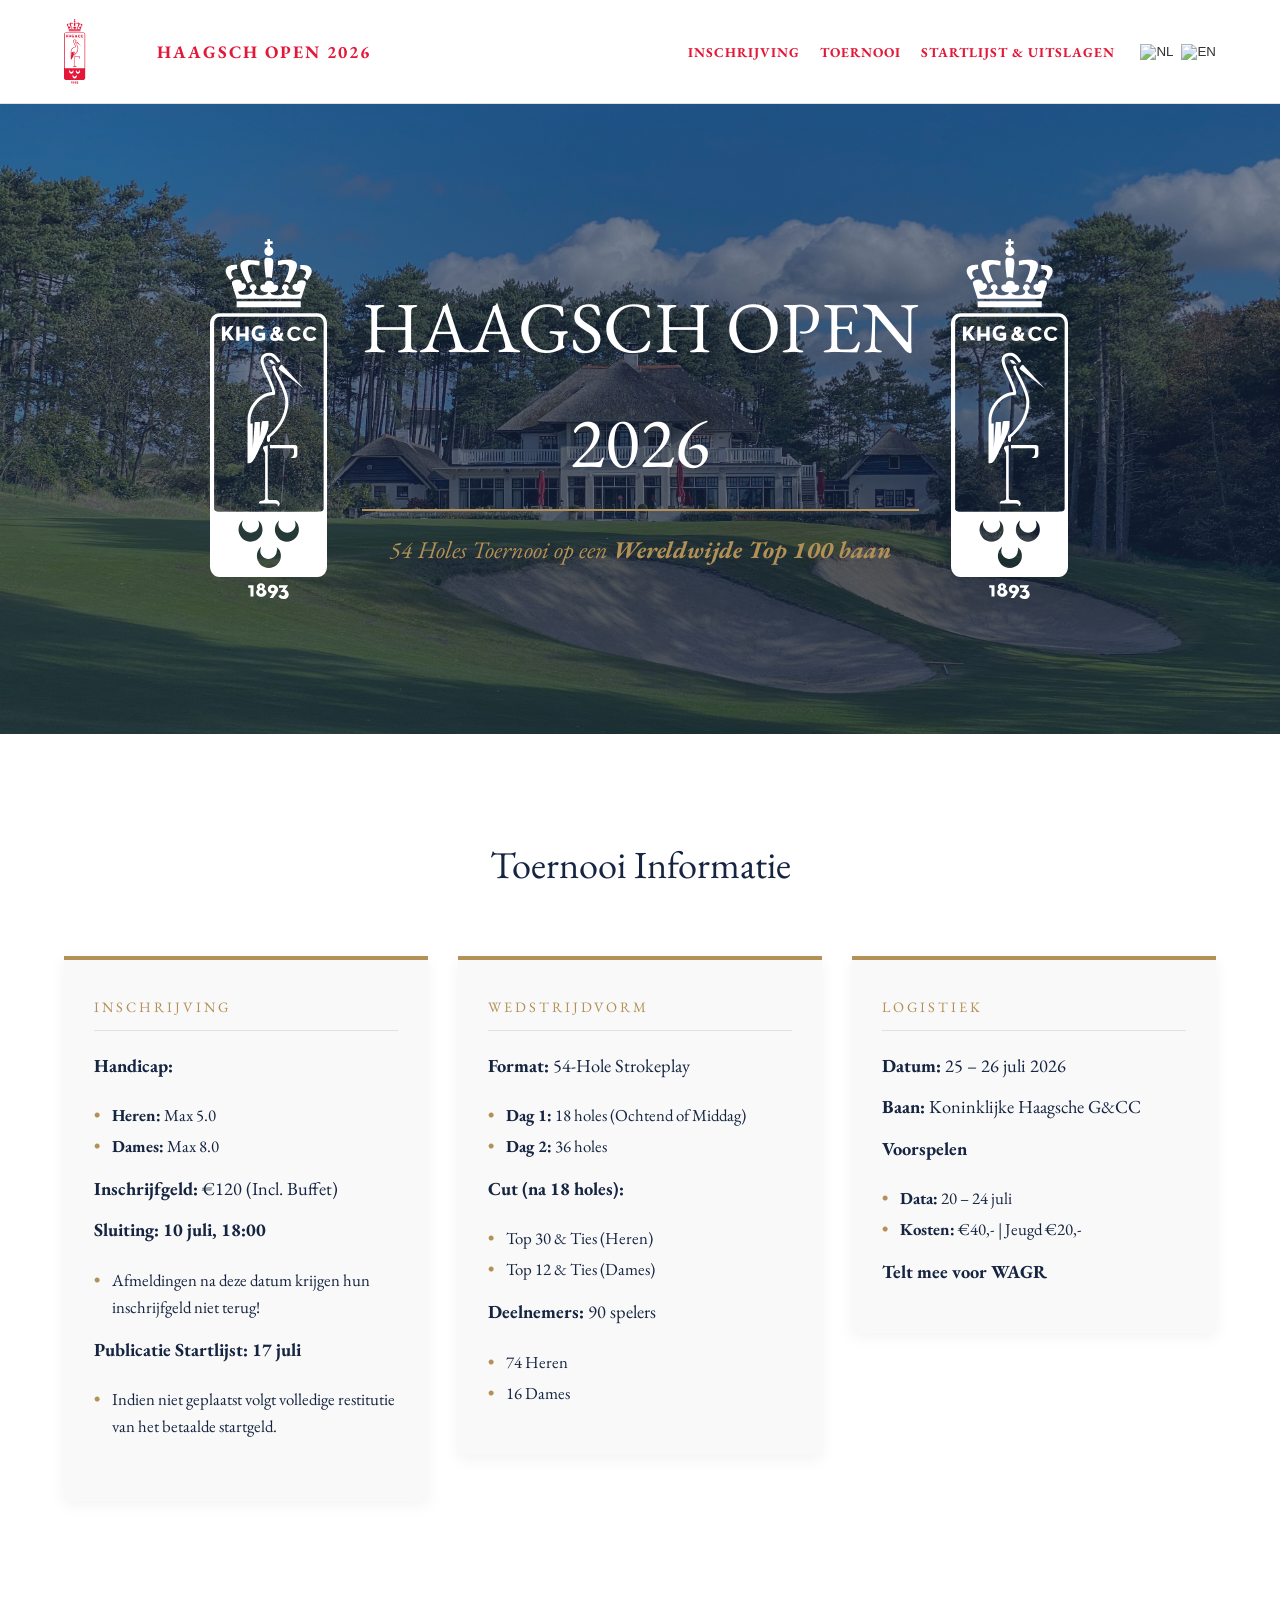
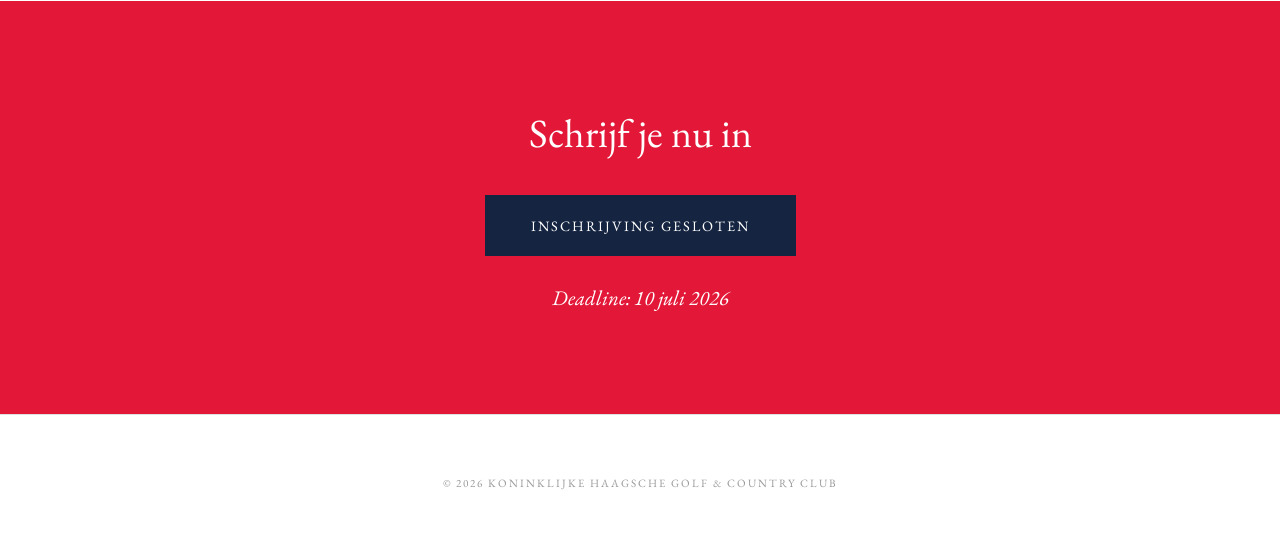
==== commit 95a14d81: "Changing font-type to brand-guideline approved one (Garamond)" ====
--- a/index.html
+++ b/index.html
@@ -5,6 +5,9 @@
     <meta charset="UTF-8">
     <meta name="viewport" content="width=device-width, initial-scale=1.0">
     <title>Haagsch Open 2026 | KHG&CC</title>
+    <link rel="preconnect" href="https://fonts.googleapis.com">
+    <link rel="preconnect" href="https://fonts.gstatic.com" crossorigin>
+    <link href="https://fonts.googleapis.com/css2?family=EB+Garamond:ital,wght@0,400..800;1,400..800&display=swap" rel="stylesheet">
     <link rel="stylesheet" href="assets/css/styles.css">
     <script src="assets/js/script.js" defer></script>
 </head>
--- a/assets/css/styles.css
+++ b/assets/css/styles.css
@@ -30,7 +30,7 @@
 }
 
 body {
-    font-family: "Helvetica Neue", Helvetica, Arial, sans-serif;
+    font-family: "EB Garamond", Georgia, serif;
     background-color: var(--kh-white);
     color: var(--kh-text);
     line-height: 1.6;
@@ -39,14 +39,14 @@
 
 /* --- 2. Typography --- */
 h1 {
-    font-family: "Georgia", serif;
+    font-family: "EB Garamond", Georgia, serif;
     font-weight: 400;
     color: var(--kh-white);
 }
 
 h2,
 h3 {
-    font-family: "Georgia", serif;
+    font-family: "EB Garamond", Georgia, serif;
     font-weight: 400;
     color: var(--kh-navy);
 }
@@ -65,7 +65,7 @@
 }
 
 .logo-text {
-    font-family: "Georgia", serif;
+    font-family: "EB Garamond", Georgia, serif;
     font-size: 1.1rem;
     color: var(--kh-red);
     text-transform: uppercase;
@@ -213,7 +213,7 @@
 }
 
 .hero p {
-    font-family: "Georgia", serif;
+    font-family: "EB Garamond", Georgia, serif;
     font-style: italic;
     font-size: 1.5rem;
     color: var(--kh-gold);
@@ -284,7 +284,7 @@
 }
 
 .detail-card p {
-    font-family: "Georgia", serif;
+    font-family: "EB Garamond", Georgia, serif;
     font-size: 1.15rem;
     color: var(--kh-navy);
     margin-bottom: 12px;
@@ -300,7 +300,7 @@
 }
 
 .info-list li {
-    font-family: "Georgia", serif;
+    font-family: "EB Garamond", Georgia, serif;
     display: flex;
     align-items: flex-start;
     font-size: 1.05rem;
@@ -352,7 +352,7 @@
     background-color: var(--kh-navy);
     color: var(--kh-white);
     text-decoration: none;
-    font-family: "Georgia", serif;
+    font-family: "EB Garamond", Georgia, serif;
     text-transform: uppercase;
     letter-spacing: 2px;
     font-size: 0.9rem;
@@ -367,7 +367,7 @@
 
 .deadline-text {
     margin-top: 25px;
-    font-family: "Georgia", serif;
+    font-family: "EB Garamond", Georgia, serif;
     font-style: italic;
     font-size: 1.3rem;
 }
